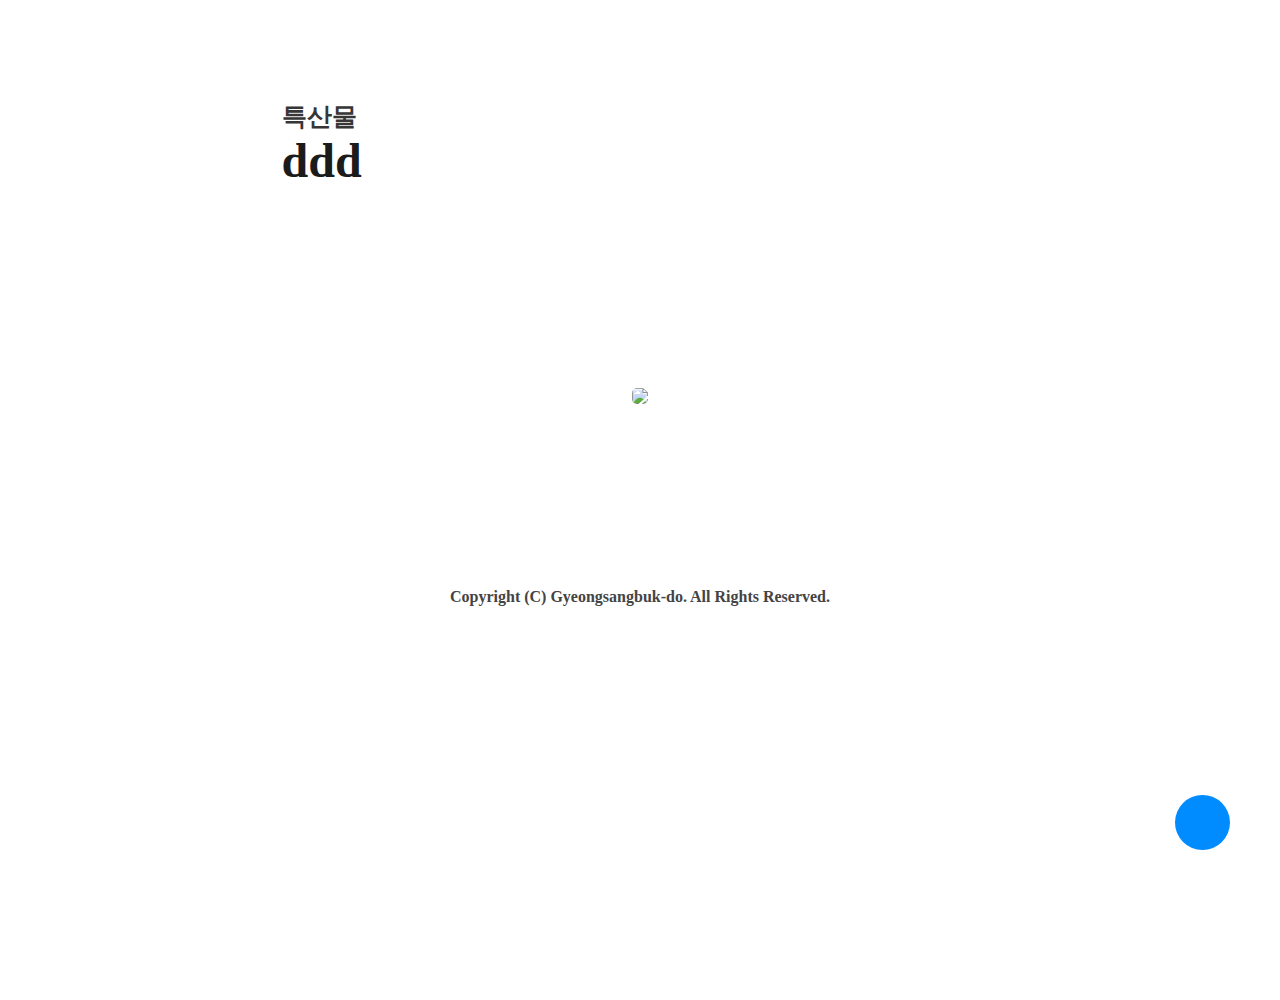
==== A-Moudle/index.html @ 85d28a3d "Add files via upload" ====
<!DOCTYPE html>
<html lang="en">
<head>
    <meta charset="UTF-8">
    <meta http-equiv="X-UA-Compatible" content="IE=edge">
    <meta name="viewport" content="width=device-width, initial-scale=1.0">
    <link rel="stylesheet" href="./style/style.css">
    <title>Document</title>
</head>
<body>
    <!-- 오른쪽 아래 고정 아이콘 -->
    <div class="sns">
        
    </div>

    <!-- 메인 콘텐츠 -->
    <div class="contents">
        <section id="">
            <p class="tag">특산물</p>
            <h1 class="title">ddd</h1>
        </section>
        <section id="section2">
            <div class="img">
                <img src="./image/photo (13).jpg">
            </div>
            <div class="text">
                <div class="title">
                    <h1></h1>
                </div>
                <div class="info">

                </div>
            </div>
        </section>
    </div>

    <!-- 하단  Copyright -->
    <div class="footer">
        <p>Copyright (C) Gyeongsangbuk-do. All Rights Reserved.</p>
    </div>
</body>
</html>
---- A-Moudle/style/style.css ----
body{
    margin: 0;
    height: 1000px;
}
.sns{
    position: fixed;
    right: 50px;
    bottom: 50px;
    border-radius: 50px;
    width: 55px;
    height: 55px;
    background-color: rgb(0, 140, 255);
}

/* 콘텐츠 영역 */

/* 공통 Class */
.contents{
    padding: 0 22%;
}

section{
    padding: 100px 0;
}

section .tag{
    color: rgb(54, 54, 54);
    margin: 0;
    font-size: 25px;
    font-weight: 600;
}

section .title{
    color: rgb(27, 27, 27);
    font-size: 48px;
    margin: 0;
}

/* 2번 섹션 Class */
#section2 .img{
    text-align: center;
}

#section2 img{
    width: 100%;
    border-radius: 5px;

}

#section2 {

}

/* 푸터 영역 */

.footer{
    text-align: center;
}

.footer p{
    font-weight: 600;
    padding-bottom: 50px;
    color: #444;
}
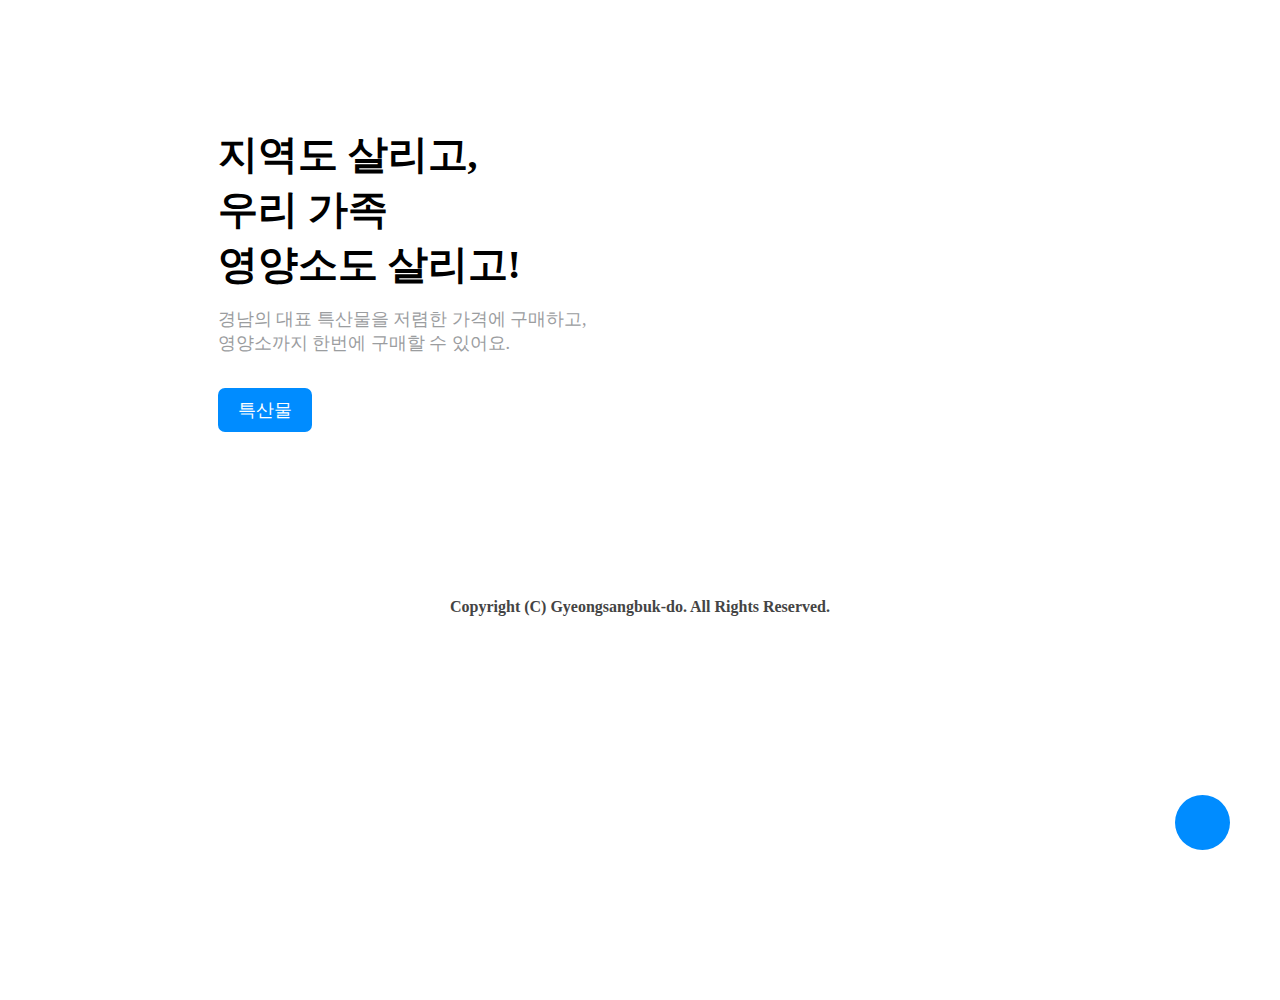
==== commit f7fcd05b: "Add files via upload" ====
--- a/A-Moudle/index.html
+++ b/A-Moudle/index.html
@@ -15,23 +15,21 @@
 
     <!-- 메인 콘텐츠 -->
     <div class="contents">
-        <section id="">
-            <p class="tag">특산물</p>
-            <h1 class="title">ddd</h1>
-        </section>
-        <section id="section2">
-            <div class="img">
-                <img src="./image/photo (13).jpg">
+
+        <!-- 섹션 1 : 특산물 -->
+        <section id="section1">
+            <div class="text">
+                <h1 class="title">지역도 살리고,<br>
+                    우리 가족<br>
+                    영양소도 살리고!</h1>
+                <p class="info">경남의 대표 특산물을 저렴한 가격에 구매하고,<br> 영양소까지 한번에 구매할 수 있어요.</p>
+                <a href="#" class="btn">특산물</a>
             </div>
-            <div class="text">
-                <div class="title">
-                    <h1></h1>
-                </div>
-                <div class="info">
-
-                </div>
+            <div>
+                <img src="./image/photo (18).jpg" alt="" class="img1">
             </div>
         </section>
+
     </div>
 
     <!-- 하단  Copyright -->
--- a/A-Moudle/style/style.css
+++ b/A-Moudle/style/style.css
@@ -16,39 +16,55 @@
 
 /* 공통 Class */
 .contents{
-    padding: 0 22%;
+    padding: 0 17%;
 }
 
 section{
     padding: 100px 0;
 }
 
-section .tag{
-    color: rgb(54, 54, 54);
-    margin: 0;
-    font-size: 25px;
-    font-weight: 600;
+/* 1번 섹션 */
+#section1{
+    display: grid;
+    grid-template-columns: 1fr 1fr;
+    gap: 70px;
 }
 
-section .title{
-    color: rgb(27, 27, 27);
-    font-size: 48px;
-    margin: 0;
+#section1 .text{
+    display: inline-block;
+    margin: auto 0;
 }
 
-/* 2번 섹션 Class */
-#section2 .img{
-    text-align: center;
+#section1 .title{
+    font-size: 40px;
+    margin-bottom: 15px;
 }
 
-#section2 img{
+#section1 .info{
+    margin-top: 5px;
+    font-size: 18px;
+    color: rgb(155, 157, 159);
+}
+
+#section1 .btn{
+    padding: 10px 20px;
+    background-color: rgb(0, 140, 255);
+    color: #fff;
+    text-decoration: none;
+    border-radius: 7px;
+    font-weight: 500;
+    font-size: 18px;
+    display: inline-block;
+    margin-top: 15px;
+}
+
+#section1 .btn:hover{
+    background-color: rgb(0, 119, 255);
+}
+
+#section1 .img1{
     width: 100%;
     border-radius: 5px;
-
-}
-
-#section2 {
-
 }
 
 /* 푸터 영역 */
@@ -59,6 +75,7 @@
 
 .footer p{
     font-weight: 600;
+    padding-top: 50px;
     padding-bottom: 50px;
     color: #444;
 }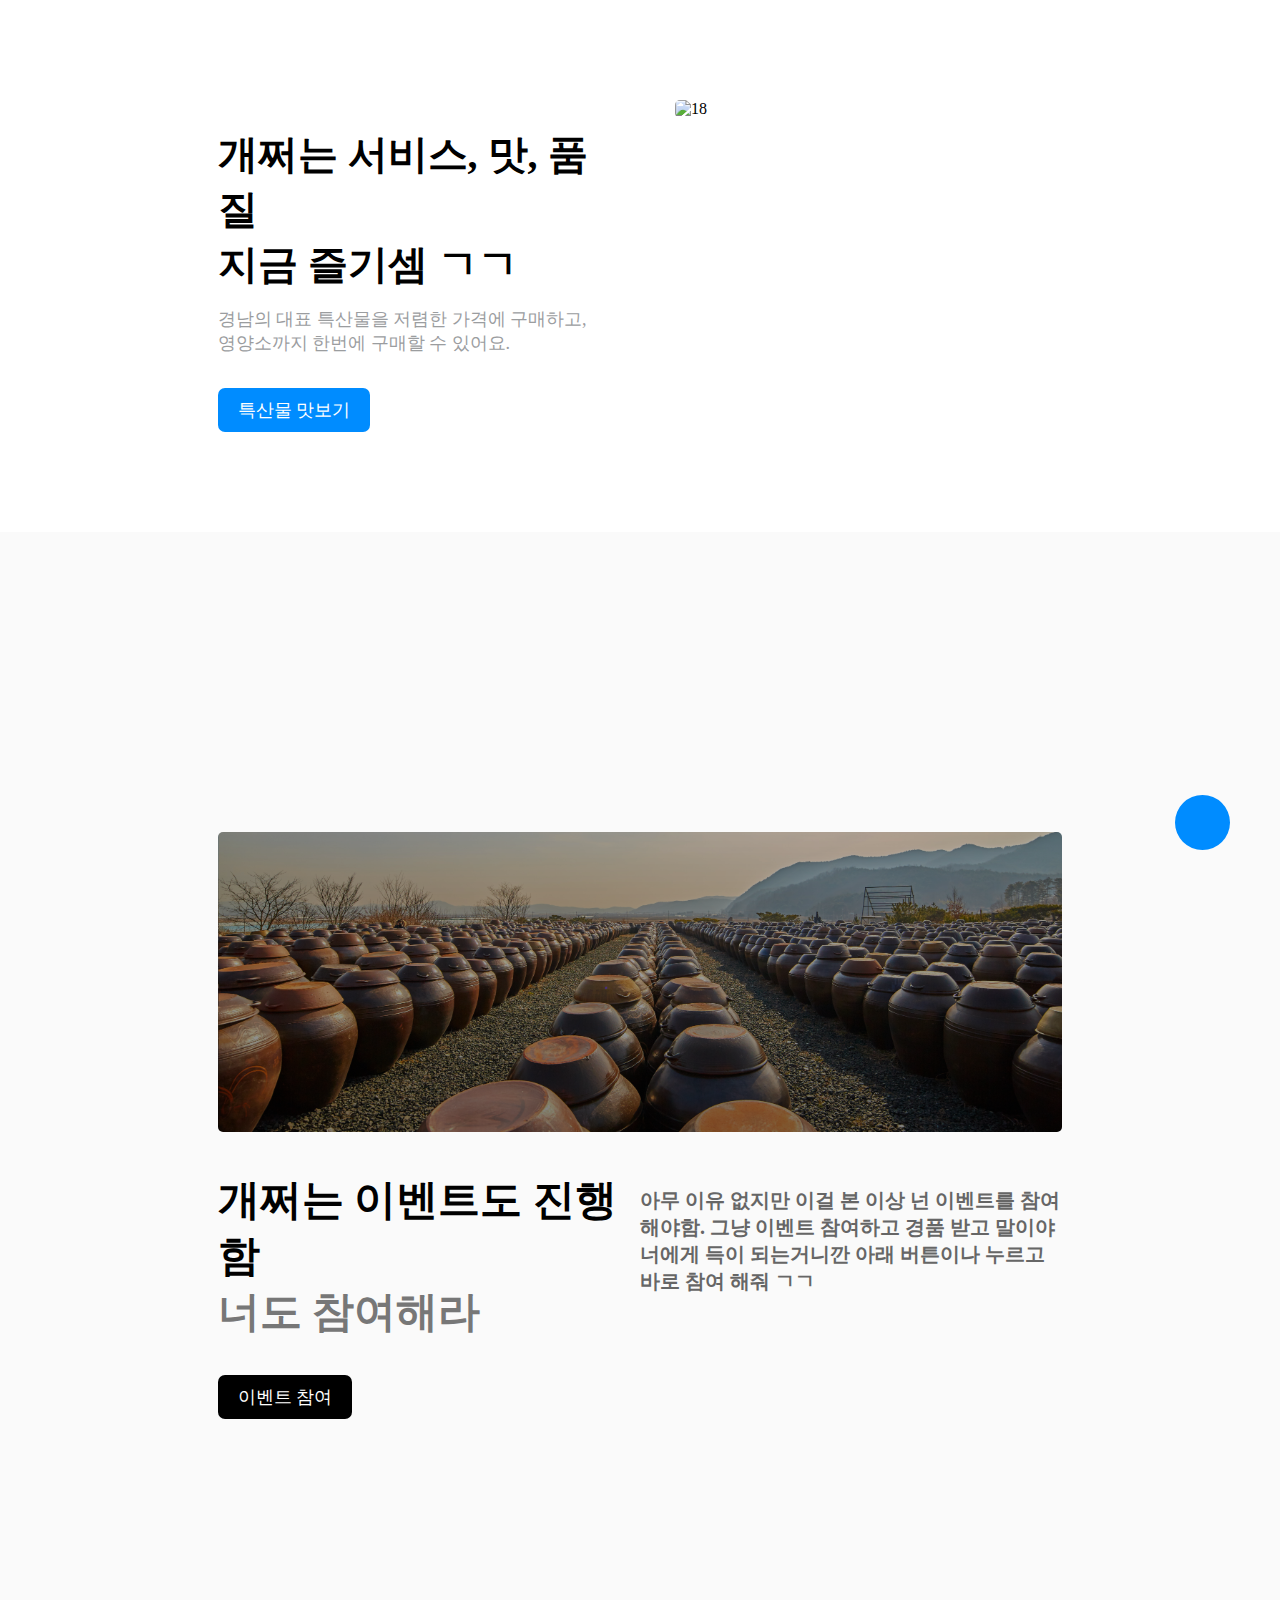
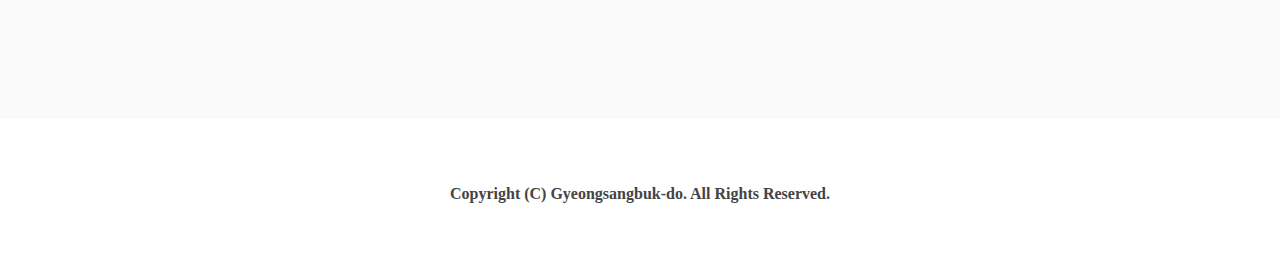
==== commit 207582b8: "Add files via upload" ====
--- a/A-Moudle/index.html
+++ b/A-Moudle/index.html
@@ -19,17 +19,38 @@
         <!-- 섹션 1 : 특산물 -->
         <section id="section1">
             <div class="text">
-                <h1 class="title">지역도 살리고,<br>
-                    우리 가족<br>
-                    영양소도 살리고!</h1>
+                <h1 class="title">
+                    개쩌는 서비스, 맛, 품질<br>
+                    지금 즐기셈 ㄱㄱ
+                </h1>
                 <p class="info">경남의 대표 특산물을 저렴한 가격에 구매하고,<br> 영양소까지 한번에 구매할 수 있어요.</p>
-                <a href="#" class="btn">특산물</a>
+                <a href="#" class="btn">특산물 맛보기</a>
             </div>
             <div>
-                <img src="./image/photo (18).jpg" alt="" class="img1">
+                <img src="./image/photo (18).jpg" alt="18" class="img1">
             </div>
         </section>
 
+        <!-- 섹션 2 : 이벤트 -->
+        <section id="section2">
+            <div class="img3"></div>
+            <div class="text">
+                <div>
+                    <h1 class="title">개쩌는 이벤트도 진행함<br><span style="color: #777;">너도 참여해라</span></h1>
+                    <a href="#" class="btn1">이벤트 참여</a>
+                </div>
+                <p class="info">
+                    아무 이유 없지만 이걸 본 이상 넌 이벤트를 참여해야함.
+                    그냥 이벤트 참여하고 경품 받고 말이야 너에게 득이 되는거니깐 아래 버튼이나 누르고
+                    바로 참여 해줘 ㄱㄱ
+                </p>
+            </div>
+        </section>
+
+        <!-- 섹션 3 : 리뷰 -->
+        <section>
+            
+        </section>
     </div>
 
     <!-- 하단  Copyright -->
--- a/A-Moudle/style/style.css
+++ b/A-Moudle/style/style.css
@@ -14,13 +14,51 @@
 
 /* 콘텐츠 영역 */
 
-/* 공통 Class */
-.contents{
-    padding: 0 17%;
+/* 공용 Class */
+
+section .btn{
+    padding: 10px 20px;
+    background-color: rgb(0, 140, 255);
+    color: #fff;
+    text-decoration: none;
+    border-radius: 7px;
+    font-weight: 500;
+    font-size: 18px;
+    display: inline-block;
+    margin-top: 15px;
+    animation: btnani 2s infinite ease-in-out;
+    transition: background-color 0.3s;
 }
 
-section{
-    padding: 100px 0;
+section .btn:hover{
+    background-color: rgb(0, 132, 255);
+    transition: background-color 0.3s;
+}
+
+section .btn1{
+    padding: 10px 20px;
+    background-color: rgb(0, 0, 0);
+    color: #fff;
+    text-decoration: none;
+    border-radius: 7px;
+    font-weight: 500;
+    font-size: 18px;
+    display: inline-block;
+    margin-top: 15px;
+    animation: btnani 2s infinite ease-in-out;
+}
+
+/* 버튼 그림자 애니메이션 */
+@keyframes btnani {
+    0%{      
+        box-shadow: 0 0 15px 3px rgba(50, 50, 50, 0.2);
+    }
+    50%{
+        box-shadow: 0 0 10px 7px rgba(50, 50, 50, 0.22);
+    }
+    100%{
+        box-shadow: 0 0 15px 3px rgba(50, 50, 50, 0.2);
+    }
 }
 
 /* 1번 섹션 */
@@ -28,6 +66,7 @@
     display: grid;
     grid-template-columns: 1fr 1fr;
     gap: 70px;
+    padding: 100px 17%;
 }
 
 #section1 .text{
@@ -46,18 +85,6 @@
     color: rgb(155, 157, 159);
 }
 
-#section1 .btn{
-    padding: 10px 20px;
-    background-color: rgb(0, 140, 255);
-    color: #fff;
-    text-decoration: none;
-    border-radius: 7px;
-    font-weight: 500;
-    font-size: 18px;
-    display: inline-block;
-    margin-top: 15px;
-}
-
 #section1 .btn:hover{
     background-color: rgb(0, 119, 255);
 }
@@ -65,6 +92,38 @@
 #section1 .img1{
     width: 100%;
     border-radius: 5px;
+}
+
+/* 섹션 2 : 이벤트 */
+#section2{
+    background-color: rgb(250, 250, 250);
+    padding: 300px 17%;
+}
+
+#section2 .text{
+    display: grid;
+    grid-template-columns: 1fr 1fr;
+}
+
+#section2 .title{
+    font-size: 42px;
+    margin-top: 40px;
+    margin-bottom: 20px;
+}
+
+#section2 .info{
+    margin-top: 55px;
+    font-size: 20px;
+    color: #666;
+    font-weight: 600;
+}
+
+#section2 .img3{
+    height: 300px;
+    border-radius: 5px;
+    background-size: cover;
+    background-position:center;
+    background-image: linear-gradient( rgba(0, 0, 0, 0.3), rgba(0, 0, 0, 0.5) ),url("../image/photo (5).jpg");
 }
 
 /* 푸터 영역 */
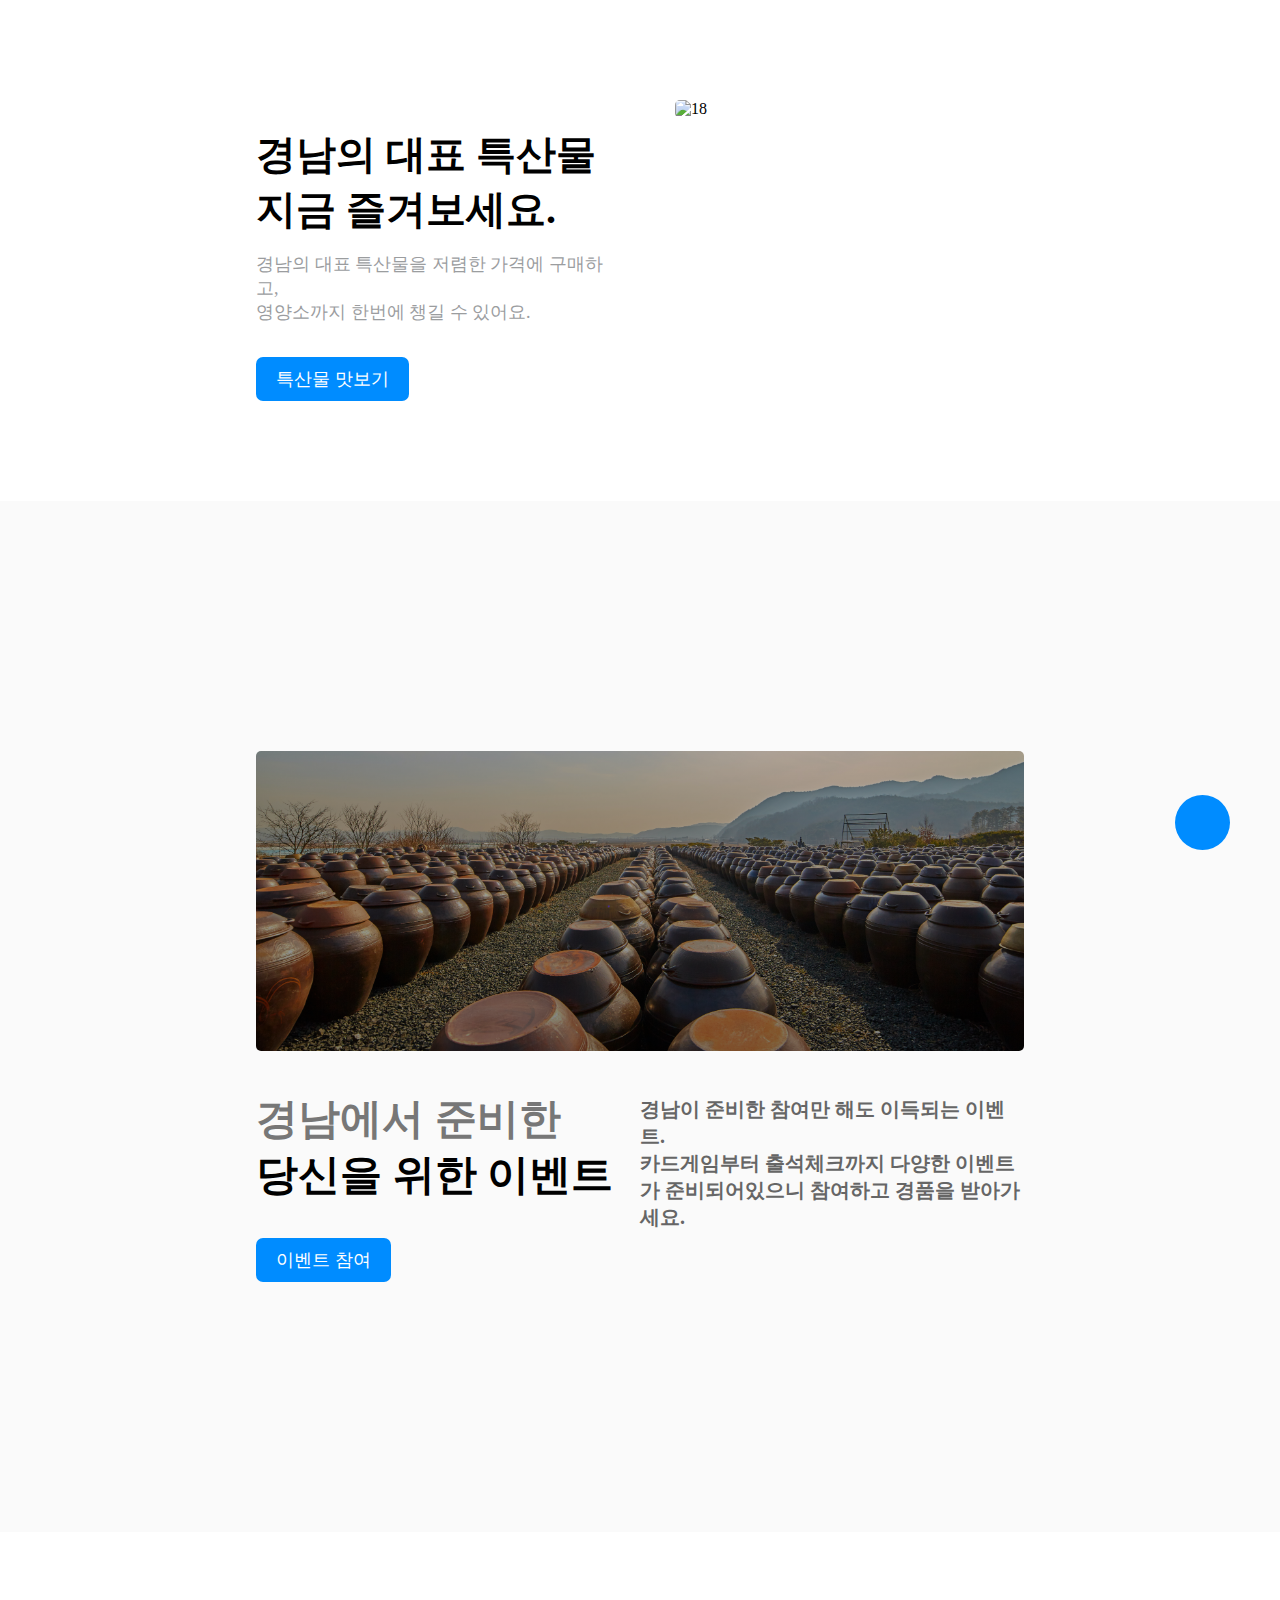
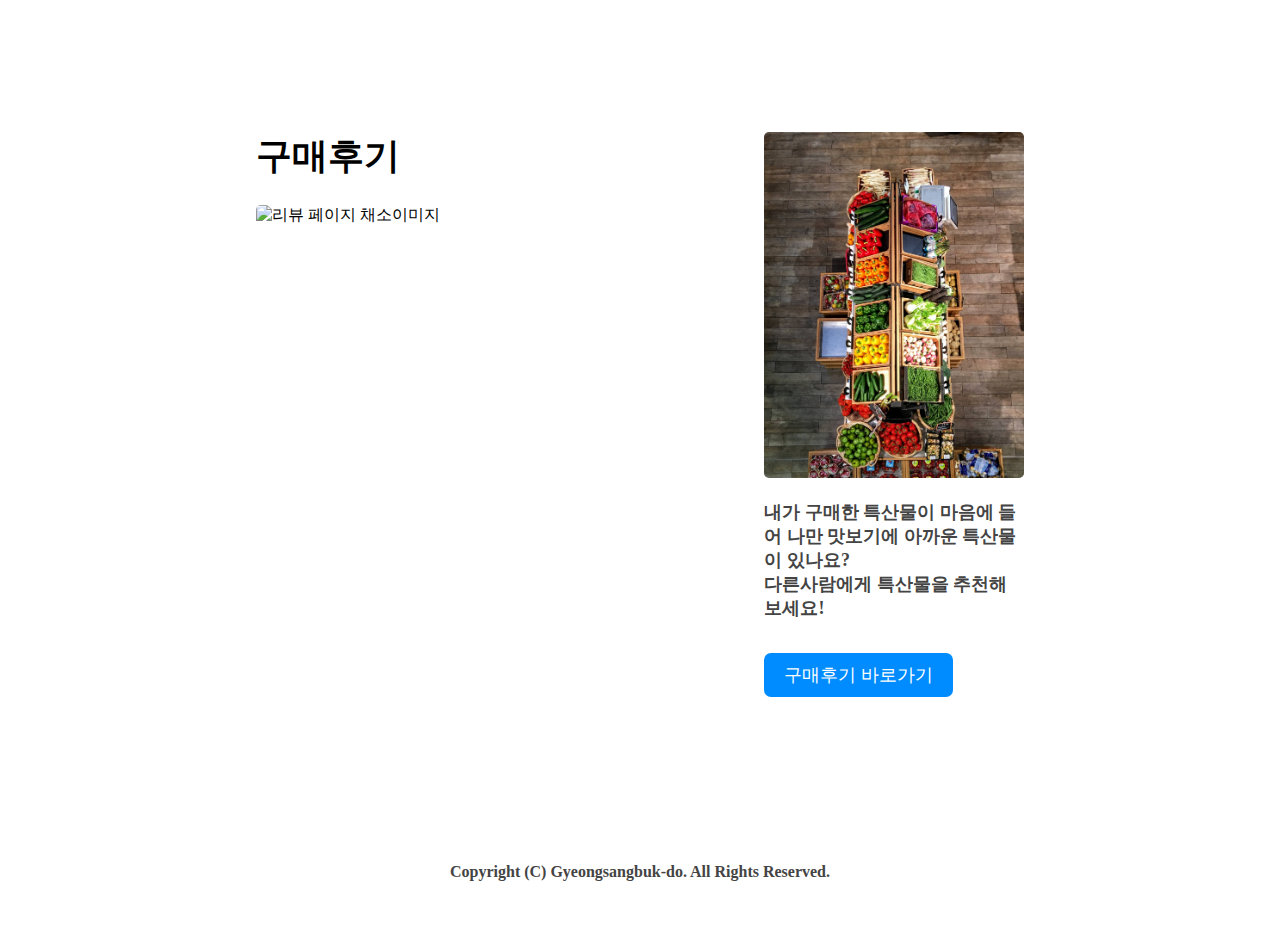
==== commit a933d640: "fix : 섹션3 - 리뷰 추가" ====
--- a/A-Moudle/index.html
+++ b/A-Moudle/index.html
@@ -5,7 +5,7 @@
     <meta http-equiv="X-UA-Compatible" content="IE=edge">
     <meta name="viewport" content="width=device-width, initial-scale=1.0">
     <link rel="stylesheet" href="./style/style.css">
-    <title>Document</title>
+    <title>경상남도 특산물 : 메인페이지</title>
 </head>
 <body>
     <!-- 오른쪽 아래 고정 아이콘 -->
@@ -20,10 +20,10 @@
         <section id="section1">
             <div class="text">
                 <h1 class="title">
-                    개쩌는 서비스, 맛, 품질<br>
-                    지금 즐기셈 ㄱㄱ
+                    경남의 대표 특산물<br>
+                    지금 즐겨보세요.
                 </h1>
-                <p class="info">경남의 대표 특산물을 저렴한 가격에 구매하고,<br> 영양소까지 한번에 구매할 수 있어요.</p>
+                <p class="info">경남의 대표 특산물을 저렴한 가격에 구매하고,<br> 영양소까지 한번에 챙길 수 있어요.</p>
                 <a href="#" class="btn">특산물 맛보기</a>
             </div>
             <div>
@@ -36,21 +36,35 @@
             <div class="img3"></div>
             <div class="text">
                 <div>
-                    <h1 class="title">개쩌는 이벤트도 진행함<br><span style="color: #777;">너도 참여해라</span></h1>
-                    <a href="#" class="btn1">이벤트 참여</a>
+                    <h1 class="title">
+                        <span style="color: #777;">경남에서 준비한</span><br>
+                        당신을 위한 이벤트
+                    </h1>
+                    <a href="#" class="btn">이벤트 참여</a>
                 </div>
                 <p class="info">
-                    아무 이유 없지만 이걸 본 이상 넌 이벤트를 참여해야함.
-                    그냥 이벤트 참여하고 경품 받고 말이야 너에게 득이 되는거니깐 아래 버튼이나 누르고
-                    바로 참여 해줘 ㄱㄱ
+                    경남이 준비한 참여만 해도 이득되는 이벤트.<br>
+                    카드게임부터 출석체크까지 다양한 이벤트가 준비되어있으니 참여하고 경품을 받아가세요.
                 </p>
             </div>
         </section>
 
         <!-- 섹션 3 : 리뷰 -->
-        <section>
-            
+        <section id="section3">
+            <div>
+                <h1 class="title">구매후기</h1>
+                <img src="./image/photo (17).jpg" alt="리뷰 페이지 채소이미지">
+            </div>
+            <div>
+                <img src="./image/photo (9).jpg" alt="리뷰 페이지 채소이미지2">
+                <p class="info">
+                    내가 구매한 특산물이 마음에 들어 나만 맛보기에 아까운 특산물이 있나요?<br>
+                    다른사람에게 특산물을 추천해보세요!
+                </p>
+                <a href="#" class="btn">구매후기 바로가기</a>
+            </div>
         </section>
+
     </div>
 
     <!-- 하단  Copyright -->
--- a/A-Moudle/style/style.css
+++ b/A-Moudle/style/style.css
@@ -1,6 +1,7 @@
 body{
     margin: 0;
     height: 1000px;
+    font-family: "Malgun Gothic";
 }
 .sns{
     position: fixed;
@@ -15,7 +16,6 @@
 /* 콘텐츠 영역 */
 
 /* 공용 Class */
-
 section .btn{
     padding: 10px 20px;
     background-color: rgb(0, 140, 255);
@@ -33,19 +33,6 @@
 section .btn:hover{
     background-color: rgb(0, 132, 255);
     transition: background-color 0.3s;
-}
-
-section .btn1{
-    padding: 10px 20px;
-    background-color: rgb(0, 0, 0);
-    color: #fff;
-    text-decoration: none;
-    border-radius: 7px;
-    font-weight: 500;
-    font-size: 18px;
-    display: inline-block;
-    margin-top: 15px;
-    animation: btnani 2s infinite ease-in-out;
 }
 
 /* 버튼 그림자 애니메이션 */
@@ -66,7 +53,7 @@
     display: grid;
     grid-template-columns: 1fr 1fr;
     gap: 70px;
-    padding: 100px 17%;
+    padding: 100px 20%;
 }
 
 #section1 .text{
@@ -97,7 +84,7 @@
 /* 섹션 2 : 이벤트 */
 #section2{
     background-color: rgb(250, 250, 250);
-    padding: 300px 17%;
+    padding: 250px 20%;
 }
 
 #section2 .text{
@@ -112,7 +99,7 @@
 }
 
 #section2 .info{
-    margin-top: 55px;
+    margin-top: 45px;
     font-size: 20px;
     color: #666;
     font-weight: 600;
@@ -126,8 +113,31 @@
     background-image: linear-gradient( rgba(0, 0, 0, 0.3), rgba(0, 0, 0, 0.5) ),url("../image/photo (5).jpg");
 }
 
+/* 섹션 3 : 리뷰 */
+#section3 {
+    padding: 200px 20% 100px;
+    display: grid;
+    grid-template-columns: 1.9fr 1.1fr;
+    gap: 60px;
+}
+
+#section3 img{
+    width: 100%;
+    border-radius: 5px;
+}
+
+#section3 .title{
+    margin-top: 0;
+    font-size: 36px;
+}
+
+#section3 .info{
+    font-weight: bold;
+    color: #444444;
+    font-size: 18px;
+}
+
 /* 푸터 영역 */
-
 .footer{
     text-align: center;
 }
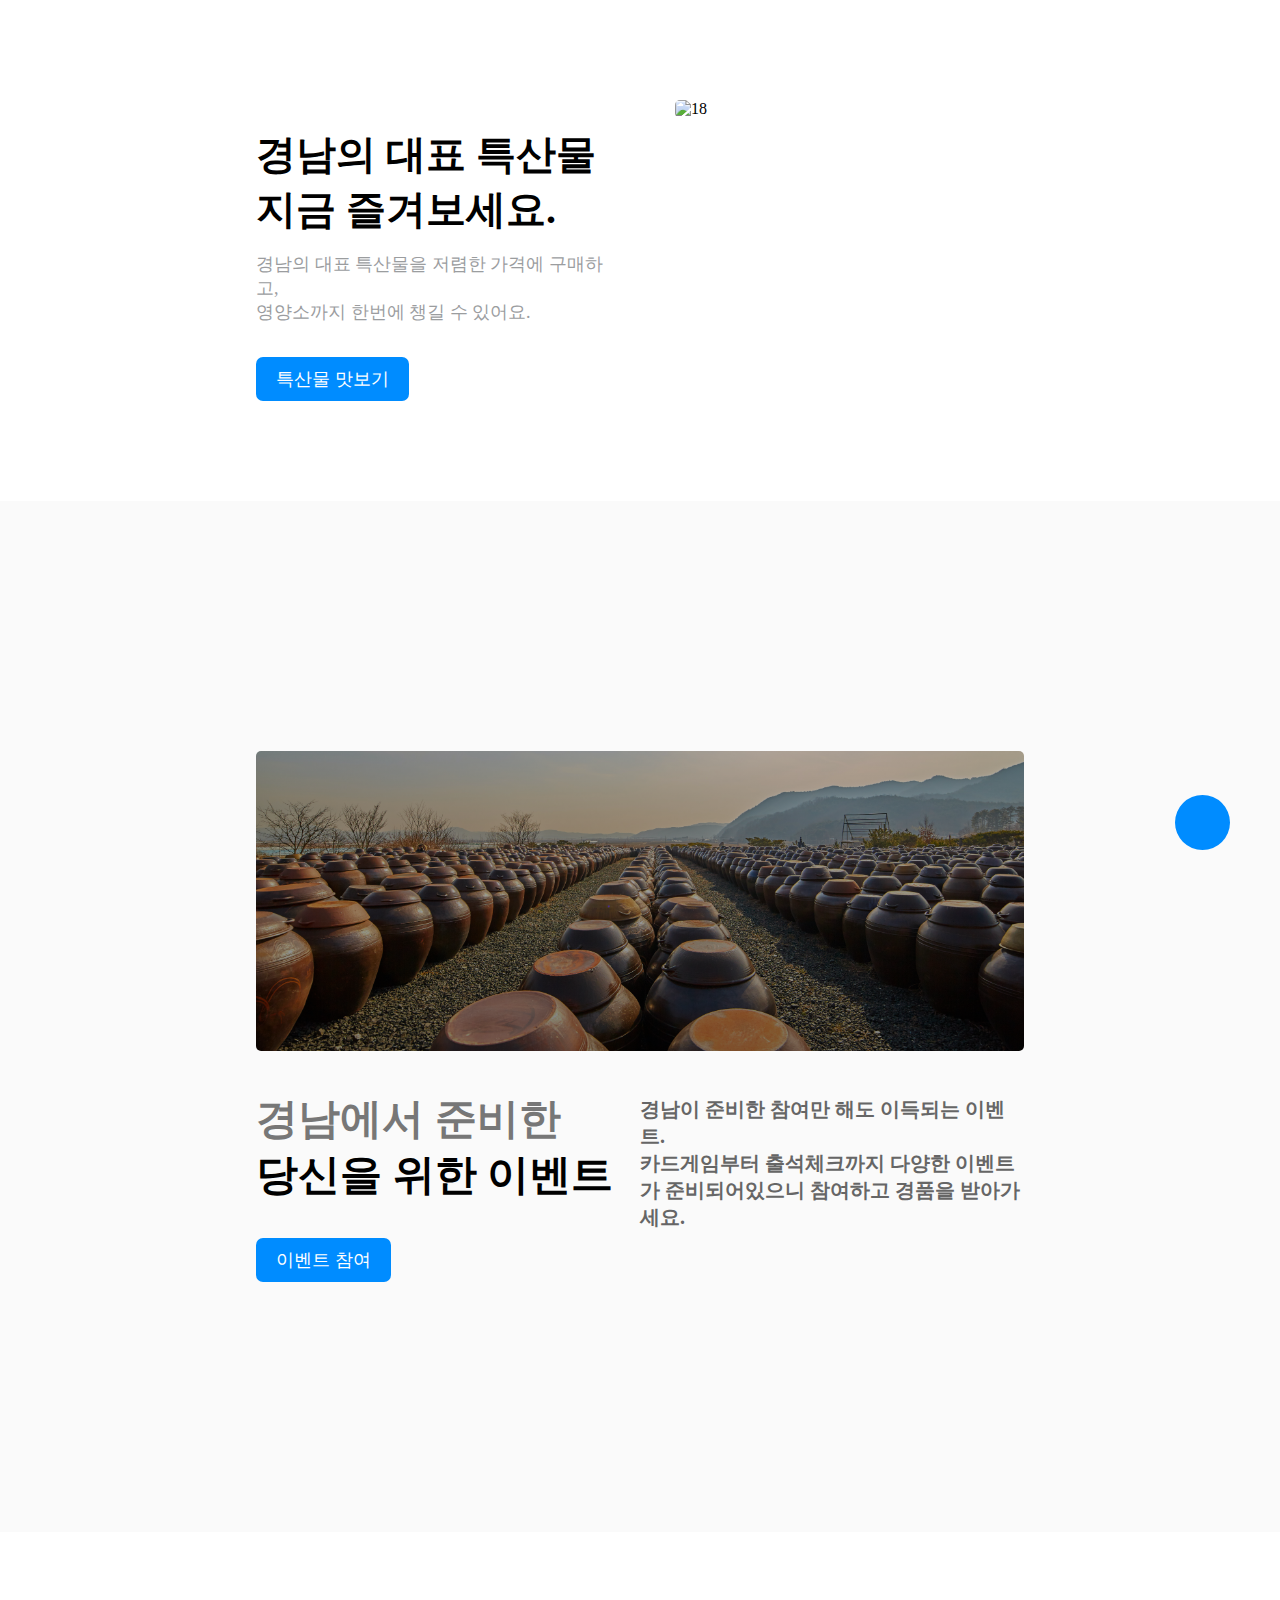
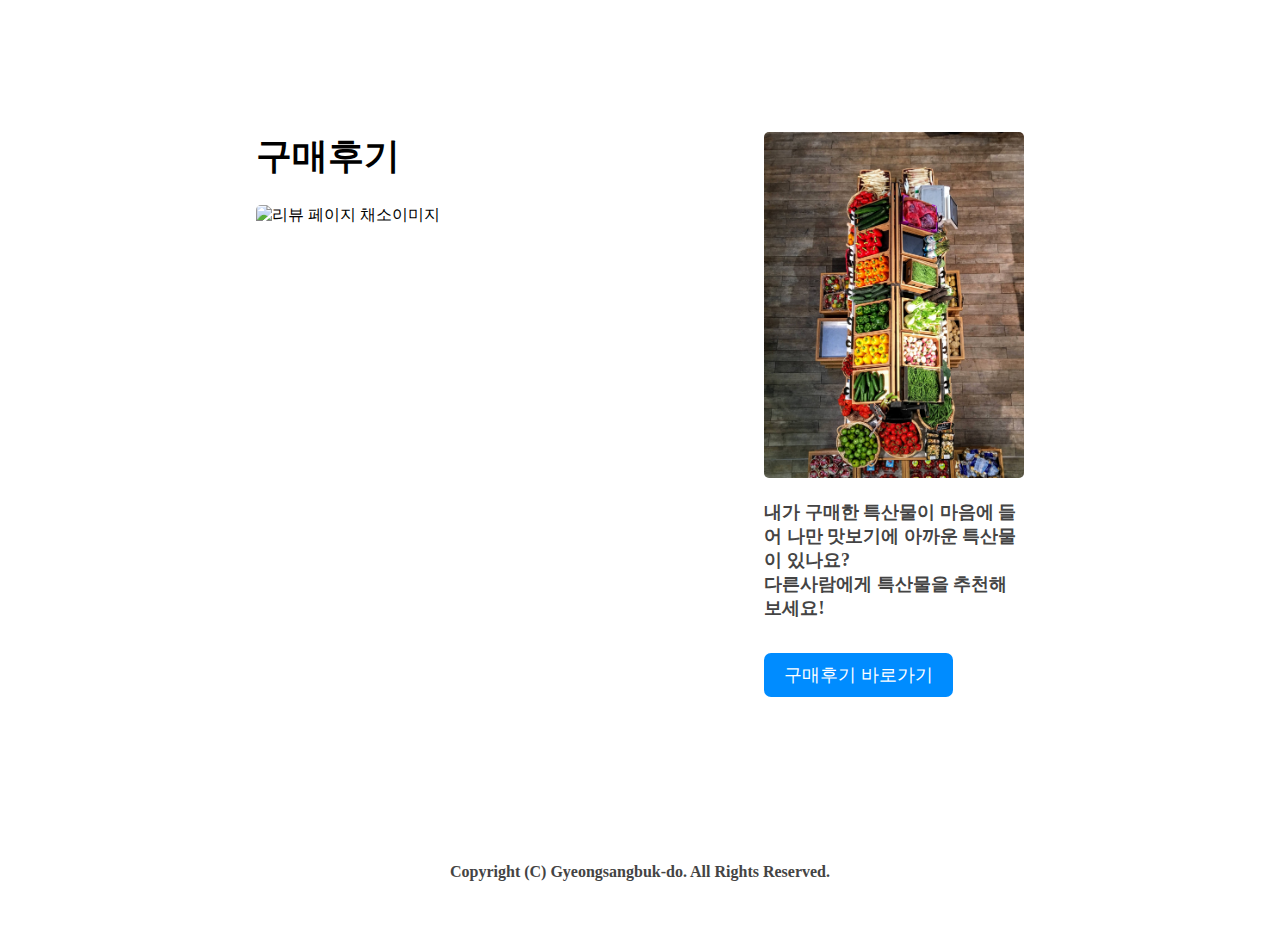
==== commit a4af87b8: "Add files via upload" ====
--- a/A-Moudle/index.html
+++ b/A-Moudle/index.html
@@ -1,5 +1,5 @@
 <!DOCTYPE html>
-<html lang="en">
+<html lang="ko">
 <head>
     <meta charset="UTF-8">
     <meta http-equiv="X-UA-Compatible" content="IE=edge">
@@ -40,7 +40,7 @@
                         <span style="color: #777;">경남에서 준비한</span><br>
                         당신을 위한 이벤트
                     </h1>
-                    <a href="#" class="btn">이벤트 참여</a>
+                    <a href="./event.html" class="btn">이벤트 참여</a>
                 </div>
                 <p class="info">
                     경남이 준비한 참여만 해도 이득되는 이벤트.<br>
@@ -64,7 +64,7 @@
                 <a href="#" class="btn">구매후기 바로가기</a>
             </div>
         </section>
-
+        
     </div>
 
     <!-- 하단  Copyright -->
--- a/A-Moudle/style/style.css
+++ b/A-Moudle/style/style.css
@@ -1,6 +1,5 @@
 body{
     margin: 0;
-    height: 1000px;
     font-family: "Malgun Gothic";
 }
 .sns{
@@ -70,10 +69,6 @@
     margin-top: 5px;
     font-size: 18px;
     color: rgb(155, 157, 159);
-}
-
-#section1 .btn:hover{
-    background-color: rgb(0, 119, 255);
 }
 
 #section1 .img1{
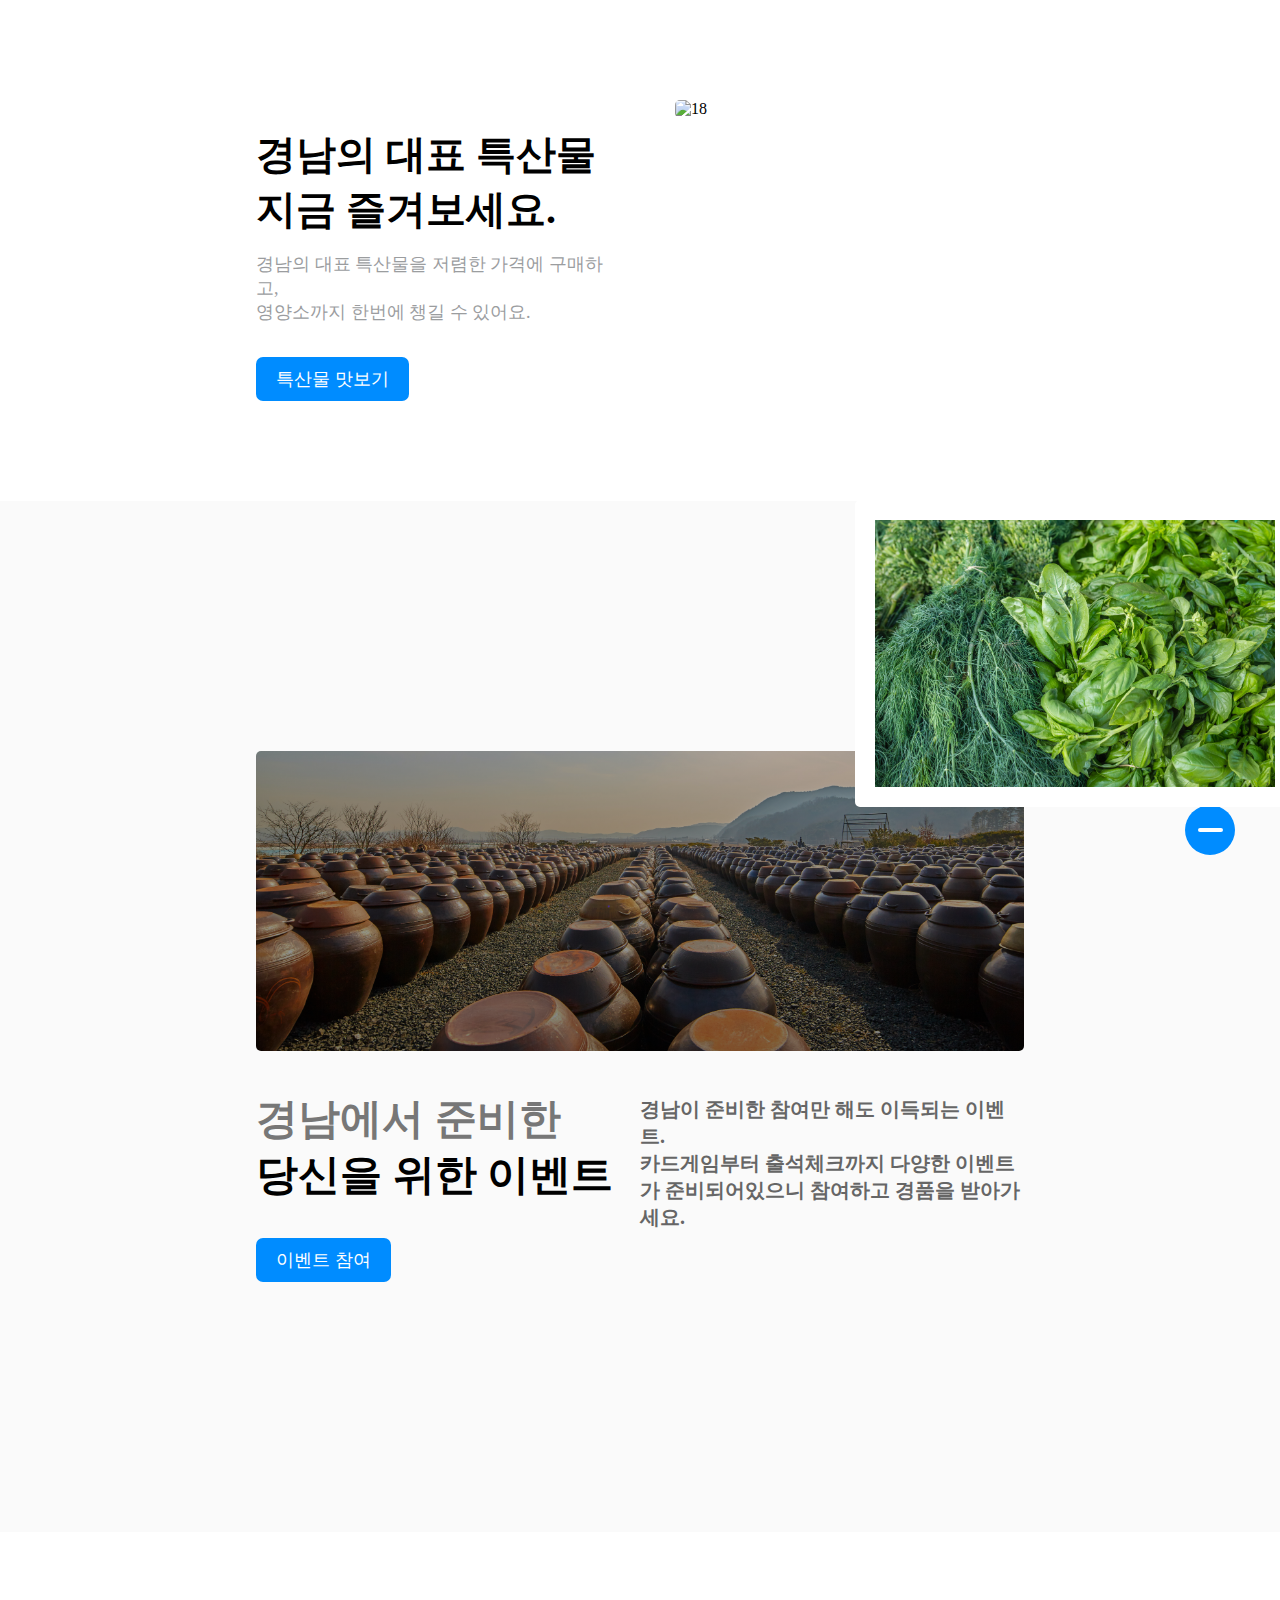
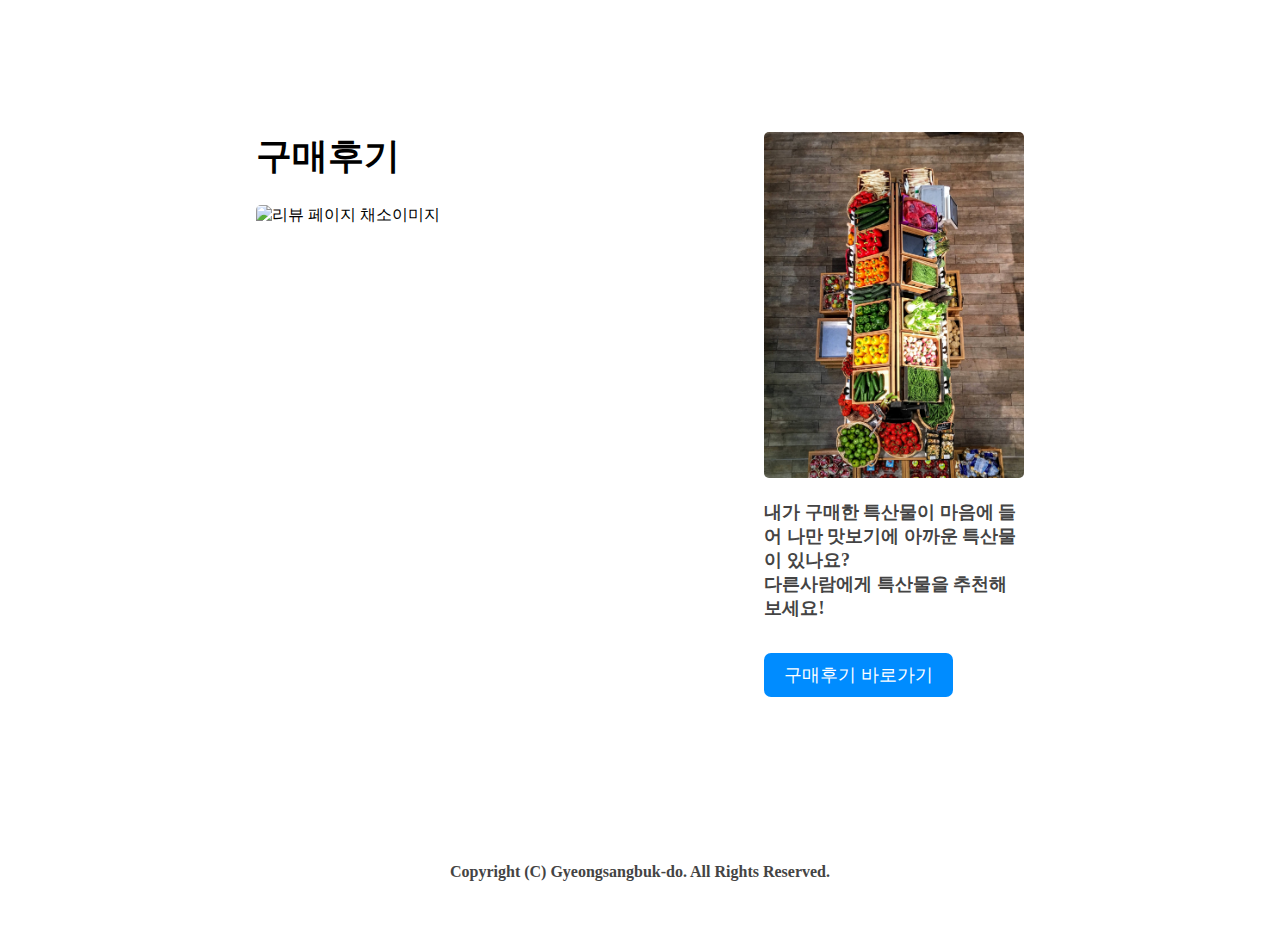
==== commit 492a9917: "Add files via upload" ====
--- a/A-Moudle/index.html
+++ b/A-Moudle/index.html
@@ -10,7 +10,8 @@
 <body>
     <!-- 오른쪽 아래 고정 아이콘 -->
     <div class="sns">
-        
+        <input type="checkbox" id="snsBtn">
+        <label for="snsBtn"></label>
     </div>
 
     <!-- 메인 콘텐츠 -->
@@ -27,6 +28,7 @@
                 <a href="#" class="btn">특산물 맛보기</a>
             </div>
             <div>
+                <img src="./image/photo (12).jpg" alt="18" class="img2">
                 <img src="./image/photo (18).jpg" alt="18" class="img1">
             </div>
         </section>
@@ -61,7 +63,7 @@
                     내가 구매한 특산물이 마음에 들어 나만 맛보기에 아까운 특산물이 있나요?<br>
                     다른사람에게 특산물을 추천해보세요!
                 </p>
-                <a href="#" class="btn">구매후기 바로가기</a>
+                <a href="./review.html" class="btn">구매후기 바로가기</a>
             </div>
         </section>
         
--- a/A-Moudle/style/style.css
+++ b/A-Moudle/style/style.css
@@ -2,14 +2,31 @@
     margin: 0;
     font-family: "Malgun Gothic";
 }
+
+/* 오른쪽 아래 SNS 버튼 */
 .sns{
     position: fixed;
-    right: 50px;
-    bottom: 50px;
+    bottom: 45px;
+    right: 45px;
     border-radius: 50px;
-    width: 55px;
-    height: 55px;
     background-color: rgb(0, 140, 255);
+    width: 50px;
+    height: 50px;
+    display: flex;
+    justify-content: center;
+    align-items: center;
+}
+
+.sns #snsBtn{
+    display: none;
+}
+
+.sns label[for="snsBtn"]{
+    display: block;
+    width: 25px;
+    height: 4px;
+    border-radius: 10px;
+    background-color: #fff;
 }
 
 /* 콘텐츠 영역 */
@@ -72,8 +89,17 @@
 }
 
 #section1 .img1{
-    width: 100%;
+    width: 520px;
     border-radius: 5px;
+}
+
+#section1 .img2{
+    border: solid 20px #fff;
+    width: 400px;
+    border-radius: 5px;
+    position: absolute;
+    margin-top: 400px;
+    margin-left: 180px;
 }
 
 /* 섹션 2 : 이벤트 */
